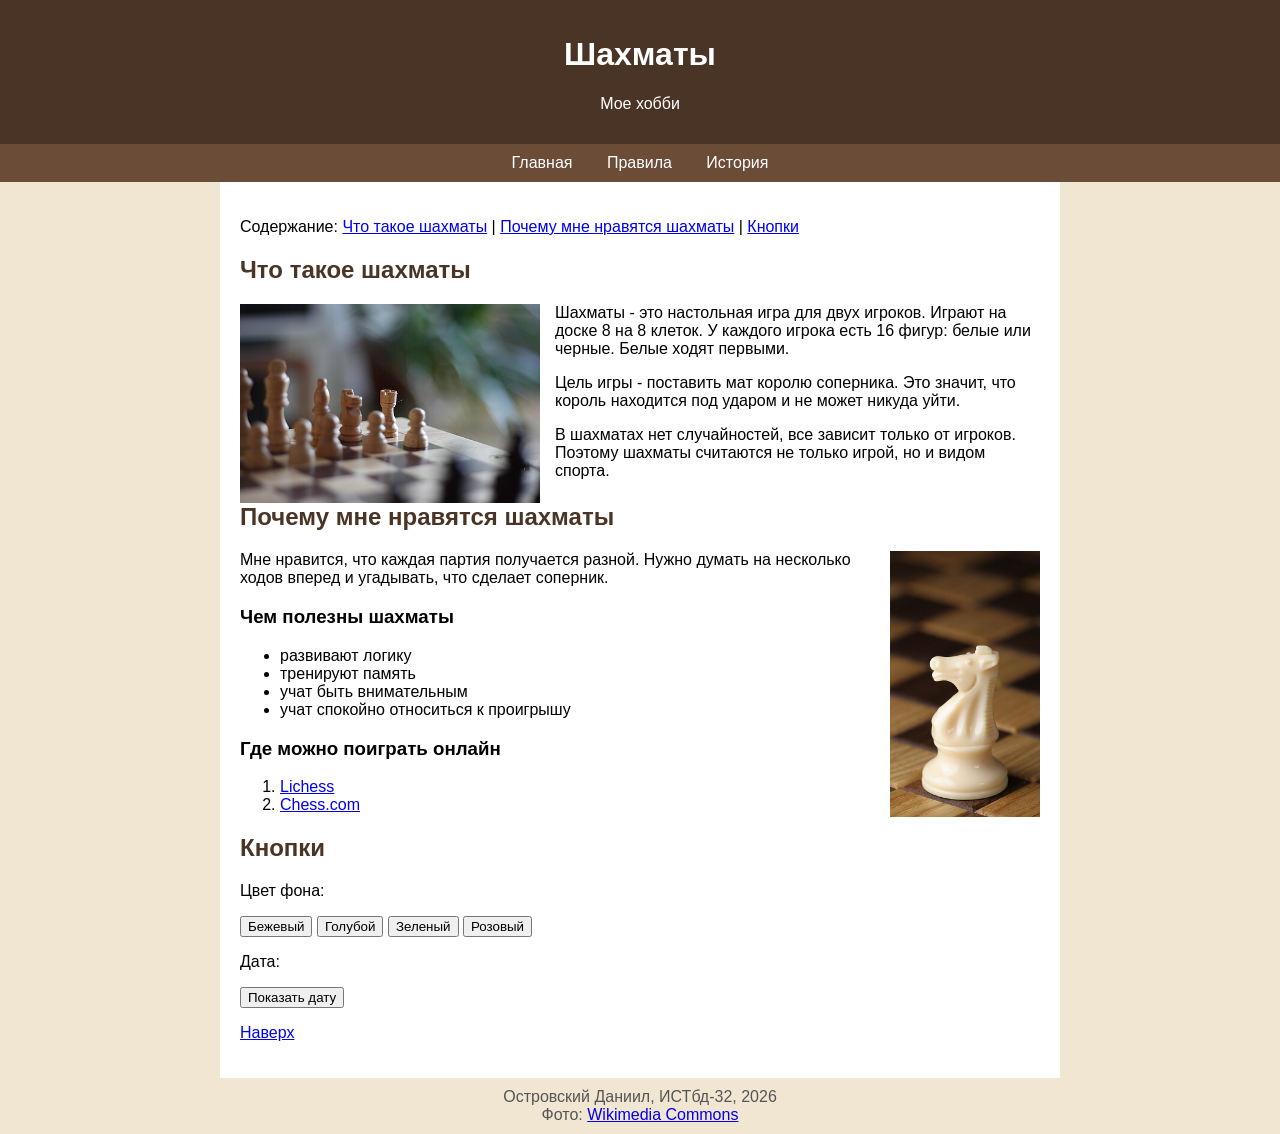
==== index.html @ cc077c07 "Упрощён сайт: фото вместо SVG, простой CSS и JS" ====
<!DOCTYPE html>
<html lang="ru">
<head>
  <meta charset="UTF-8">
  <meta name="viewport" content="width=device-width, initial-scale=1">
  <meta name="description" content="Сайт о шахматах">
  <meta name="keywords" content="шахматы, хобби, игра">
  <meta name="author" content="Островский Даниил">
  <title>Шахматы - главная</title>
  <link rel="stylesheet" href="style.css">
  <script src="script.js"></script>
</head>
<body>
  <header>
    <h1>Шахматы</h1>
    <p>Мое хобби</p>
  </header>
  <nav>
    <a href="index.html">Главная</a>
    <a href="rules.html">Правила</a>
    <a href="history.html">История</a>
  </nav>

  <main>
    <p>
      Содержание:
      <a href="#about">Что такое шахматы</a> |
      <a href="#why">Почему мне нравятся шахматы</a> |
      <a href="#buttons">Кнопки</a>
    </p>

    <h2 id="about">Что такое шахматы</h2>
    <img src="images/board.jpg" alt="Шахматная доска" width="300" class="left">
    <p>
      Шахматы - это настольная игра для двух игроков. Играют на доске 8 на 8 клеток.
      У каждого игрока есть 16 фигур: белые или черные. Белые ходят первыми.
    </p>
    <p>
      Цель игры - поставить мат королю соперника. Это значит, что король находится
      под ударом и не может никуда уйти.
    </p>
    <p>
      В шахматах нет случайностей, все зависит только от игроков. Поэтому шахматы
      считаются не только игрой, но и видом спорта.
    </p>

    <h2 id="why">Почему мне нравятся шахматы</h2>
    <img src="images/knight.jpg" alt="Шахматный конь" width="150" class="right">
    <p>
      Мне нравится, что каждая партия получается разной. Нужно думать на несколько
      ходов вперед и угадывать, что сделает соперник.
    </p>
    <h3>Чем полезны шахматы</h3>
    <ul>
      <li>развивают логику</li>
      <li>тренируют память</li>
      <li>учат быть внимательным</li>
      <li>учат спокойно относиться к проигрышу</li>
    </ul>
    <h3>Где можно поиграть онлайн</h3>
    <ol>
      <li><a href="https://lichess.org/">Lichess</a></li>
      <li><a href="https://www.chess.com/">Chess.com</a></li>
    </ol>

    <h2 id="buttons">Кнопки</h2>
    <p>Цвет фона:</p>
    <button onclick="changeColor('#f0e6d2')">Бежевый</button>
    <button onclick="changeColor('lightblue')">Голубой</button>
    <button onclick="changeColor('lightgreen')">Зеленый</button>
    <button onclick="changeColor('pink')">Розовый</button>
    <p>Дата:</p>
    <button onclick="showDate()">Показать дату</button>

    <p><a href="#about">Наверх</a></p>
  </main>

  <footer>
    Островский Даниил, ИСТбд-32, 2026<br>
    Фото: <a href="https://commons.wikimedia.org/">Wikimedia Commons</a>
  </footer>
</body>
</html>
---- style.css ----
body {
  font-family: Arial, sans-serif;
  background: #f0e6d2;
  margin: 0;
}

header {
  background: #4a3426;
  color: white;
  padding: 15px;
  text-align: center;
}

nav {
  background: #6b4c37;
  padding: 10px;
  text-align: center;
}

nav a {
  color: white;
  margin: 0 15px;
  text-decoration: none;
}

nav a:hover {
  text-decoration: underline;
}

main {
  width: 800px;
  margin: 0 auto;
  padding: 20px;
  background: white;
}

h2 {
  color: #4a3426;
  clear: both;
}

.left {
  float: left;
  margin-right: 15px;
}

.right {
  float: right;
  margin-left: 15px;
}

.center {
  display: block;
  margin: 0 auto;
}

table {
  border-collapse: collapse;
}

th, td {
  border: 1px solid black;
  padding: 5px 10px;
}

th {
  background: #ddd;
}

footer {
  text-align: center;
  padding: 10px;
  color: #555;
}
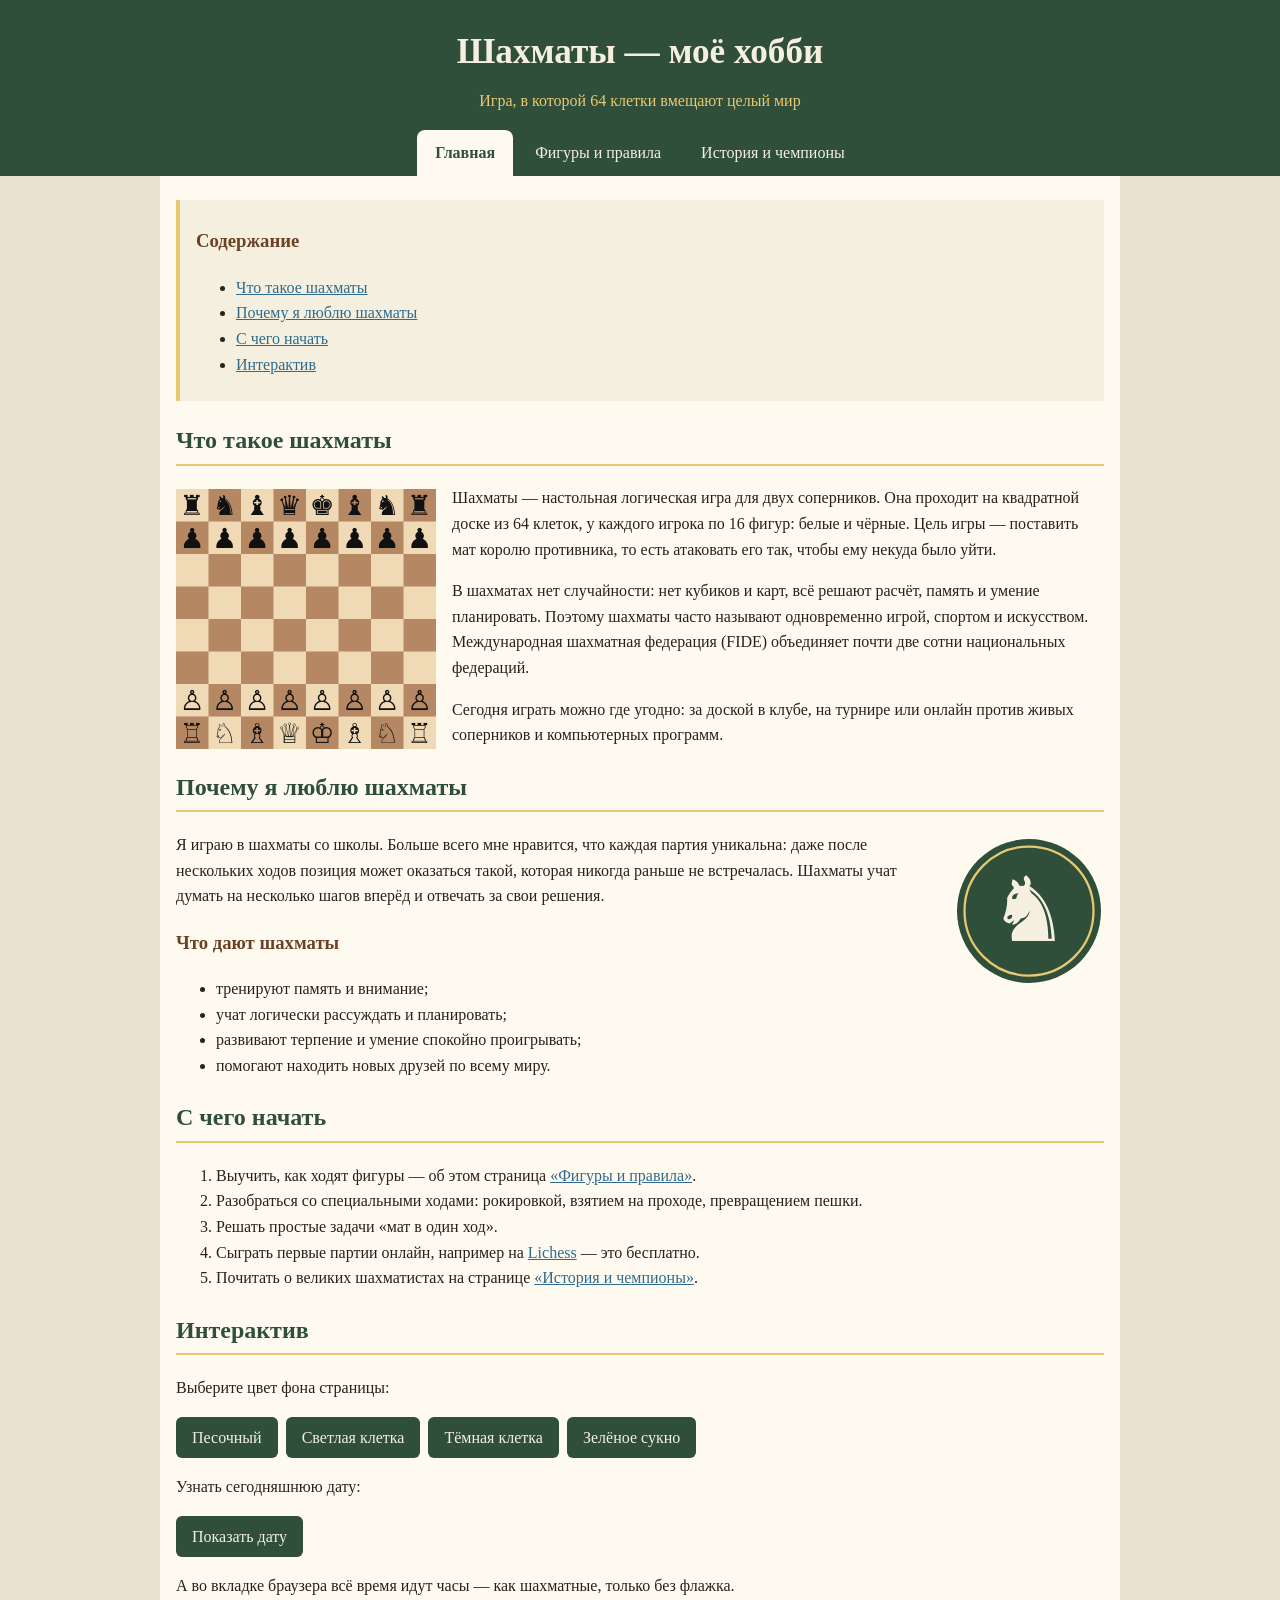
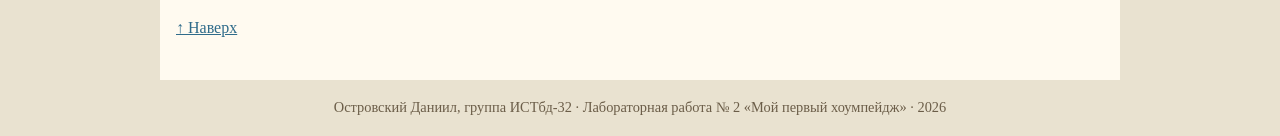
==== commit 0a6e75b6: "Лабораторная работа №2: сайт о шахматах" ====
--- a/index.html
+++ b/index.html
@@ -1,83 +1,98 @@
-<!DOCTYPE html>
+<!doctype html>
 <html lang="ru">
 <head>
   <meta charset="UTF-8">
   <meta name="viewport" content="width=device-width, initial-scale=1">
-  <meta name="description" content="Сайт о шахматах">
-  <meta name="keywords" content="шахматы, хобби, игра">
-  <meta name="author" content="Островский Даниил">
-  <title>Шахматы - главная</title>
+  <meta name="description" content="Сайт о моём любимом хобби — шахматах: что это за игра и почему она интересна">
+  <meta name="keywords" content="шахматы, хобби, игра, доска, фигуры">
+  <meta name="author" content="Островский Даниил, ИСТбд-32">
+  <title>Шахматы — главная</title>
   <link rel="stylesheet" href="style.css">
-  <script src="script.js"></script>
+  <script src="script.js" defer></script>
 </head>
 <body>
   <header>
-    <h1>Шахматы</h1>
-    <p>Мое хобби</p>
+    <h1>Шахматы — моё хобби</h1>
+    <p>Игра, в которой 64 клетки вмещают целый мир</p>
+    <nav>
+      <a href="index.html" class="active">Главная</a>
+      <a href="rules.html">Фигуры и правила</a>
+      <a href="history.html">История и чемпионы</a>
+    </nav>
   </header>
-  <nav>
-    <a href="index.html">Главная</a>
-    <a href="rules.html">Правила</a>
-    <a href="history.html">История</a>
-  </nav>
 
   <main>
+    <div class="toc">
+      <h3>Содержание</h3>
+      <ul>
+        <li><a href="#about">Что такое шахматы</a></li>
+        <li><a href="#why">Почему я люблю шахматы</a></li>
+        <li><a href="#start">С чего начать</a></li>
+        <li><a href="#interactive">Интерактив</a></li>
+      </ul>
+    </div>
+
+    <h2 id="about">Что такое шахматы</h2>
+    <img src="images/board.svg" alt="Шахматная доска в начальной позиции" width="260" height="260" class="left">
     <p>
-      Содержание:
-      <a href="#about">Что такое шахматы</a> |
-      <a href="#why">Почему мне нравятся шахматы</a> |
-      <a href="#buttons">Кнопки</a>
+      Шахматы — настольная логическая игра для двух соперников. Она проходит на квадратной
+      доске из 64 клеток, у каждого игрока по 16 фигур: белые и чёрные. Цель игры —
+      поставить мат королю противника, то есть атаковать его так, чтобы ему некуда было уйти.
+    </p>
+    <p>
+      В шахматах нет случайности: нет кубиков и карт, всё решают расчёт, память и умение
+      планировать. Поэтому шахматы часто называют одновременно игрой, спортом и искусством.
+      Международная шахматная федерация (FIDE) объединяет почти две сотни национальных федераций.
+    </p>
+    <p>
+      Сегодня играть можно где угодно: за доской в клубе, на турнире или онлайн против
+      живых соперников и компьютерных программ.
     </p>
 
-    <h2 id="about">Что такое шахматы</h2>
-    <img src="images/board.jpg" alt="Шахматная доска" width="300" class="left">
+    <h2 id="why">Почему я люблю шахматы</h2>
+    <img src="images/knight.svg" alt="Шахматный конь" width="150" height="150" class="right">
     <p>
-      Шахматы - это настольная игра для двух игроков. Играют на доске 8 на 8 клеток.
-      У каждого игрока есть 16 фигур: белые или черные. Белые ходят первыми.
+      Я играю в шахматы со школы. Больше всего мне нравится, что каждая партия
+      уникальна: даже после нескольких ходов позиция может оказаться такой, которая
+      никогда раньше не встречалась. Шахматы учат думать на несколько шагов вперёд
+      и отвечать за свои решения.
     </p>
-    <p>
-      Цель игры - поставить мат королю соперника. Это значит, что король находится
-      под ударом и не может никуда уйти.
-    </p>
-    <p>
-      В шахматах нет случайностей, все зависит только от игроков. Поэтому шахматы
-      считаются не только игрой, но и видом спорта.
-    </p>
+    <h3>Что дают шахматы</h3>
+    <ul>
+      <li>тренируют память и внимание;</li>
+      <li>учат логически рассуждать и планировать;</li>
+      <li>развивают терпение и умение спокойно проигрывать;</li>
+      <li>помогают находить новых друзей по всему миру.</li>
+    </ul>
 
-    <h2 id="why">Почему мне нравятся шахматы</h2>
-    <img src="images/knight.jpg" alt="Шахматный конь" width="150" class="right">
-    <p>
-      Мне нравится, что каждая партия получается разной. Нужно думать на несколько
-      ходов вперед и угадывать, что сделает соперник.
-    </p>
-    <h3>Чем полезны шахматы</h3>
-    <ul>
-      <li>развивают логику</li>
-      <li>тренируют память</li>
-      <li>учат быть внимательным</li>
-      <li>учат спокойно относиться к проигрышу</li>
-    </ul>
-    <h3>Где можно поиграть онлайн</h3>
+    <h2 id="start">С чего начать</h2>
     <ol>
-      <li><a href="https://lichess.org/">Lichess</a></li>
-      <li><a href="https://www.chess.com/">Chess.com</a></li>
+      <li>Выучить, как ходят фигуры — об этом страница <a href="rules.html">«Фигуры и правила»</a>.</li>
+      <li>Разобраться со специальными ходами: рокировкой, взятием на проходе, превращением пешки.</li>
+      <li>Решать простые задачи «мат в один ход».</li>
+      <li>Сыграть первые партии онлайн, например на <a href="https://lichess.org/" target="_blank" rel="noopener">Lichess</a> — это бесплатно.</li>
+      <li>Почитать о великих шахматистах на странице <a href="history.html">«История и чемпионы»</a>.</li>
     </ol>
 
-    <h2 id="buttons">Кнопки</h2>
-    <p>Цвет фона:</p>
-    <button onclick="changeColor('#f0e6d2')">Бежевый</button>
-    <button onclick="changeColor('lightblue')">Голубой</button>
-    <button onclick="changeColor('lightgreen')">Зеленый</button>
-    <button onclick="changeColor('pink')">Розовый</button>
-    <p>Дата:</p>
-    <button onclick="showDate()">Показать дату</button>
+    <h2 id="interactive">Интерактив</h2>
+    <p>Выберите цвет фона страницы:</p>
+    <div class="buttons">
+      <button data-color="#e9e2d0">Песочный</button>
+      <button data-color="#f0d9b5">Светлая клетка</button>
+      <button data-color="#b58863">Тёмная клетка</button>
+      <button data-color="#9fb8a6">Зелёное сукно</button>
+    </div>
+    <p>Узнать сегодняшнюю дату:</p>
+    <div class="buttons">
+      <button id="date">Показать дату</button>
+    </div>
+    <p>А во вкладке браузера всё время идут часы — как шахматные, только без флажка.</p>
 
-    <p><a href="#about">Наверх</a></p>
+    <p><a href="#about">↑ Наверх</a></p>
   </main>
 
   <footer>
-    Островский Даниил, ИСТбд-32, 2026<br>
-    Фото: <a href="https://commons.wikimedia.org/">Wikimedia Commons</a>
+    Островский Даниил, группа ИСТбд-32 · Лабораторная работа № 2 «Мой первый хоумпейдж» · 2026
   </footer>
 </body>
 </html>
--- a/style.css
+++ b/style.css
@@ -1,74 +1,96 @@
+* { box-sizing: border-box; }
+
 body {
-  font-family: Arial, sans-serif;
-  background: #f0e6d2;
   margin: 0;
+  font-family: Georgia, "Times New Roman", serif;
+  line-height: 1.6;
+  color: #2b2118;
+  background: #e9e2d0;
 }
 
 header {
-  background: #4a3426;
-  color: white;
-  padding: 15px;
+  background: #2f4f3a;
+  color: #f5efe0;
+  padding: 24px 16px 0;
   text-align: center;
 }
 
+header h1 { margin: 0 0 8px; font-size: 2.2em; }
+header p { margin: 0 0 16px; color: #e8c872; }
+
 nav {
-  background: #6b4c37;
-  padding: 10px;
-  text-align: center;
+  display: flex;
+  justify-content: center;
+  flex-wrap: wrap;
+  gap: 4px;
 }
 
 nav a {
-  color: white;
-  margin: 0 15px;
+  color: #f5efe0;
   text-decoration: none;
+  padding: 10px 18px;
+  border-radius: 8px 8px 0 0;
 }
 
-nav a:hover {
-  text-decoration: underline;
+nav a:hover { background: #3f6a4e; }
+nav a.active { background: #fffaf0; color: #2f4f3a; font-weight: bold; }
+
+main {
+  max-width: 960px;
+  margin: 0 auto;
+  padding: 24px 16px;
+  background: #fffaf0;
 }
 
-main {
-  width: 800px;
-  margin: 0 auto;
-  padding: 20px;
-  background: white;
-}
+h2 { color: #2f4f3a; border-bottom: 2px solid #e8c872; padding-bottom: 4px; clear: both; }
+h3 { color: #6b4226; }
 
-h2 {
-  color: #4a3426;
-  clear: both;
-}
+a { color: #2f6b8a; }
 
-.left {
-  float: left;
-  margin-right: 15px;
-}
+/* обтекание изображений */
+.left  { float: left;  margin: 4px 16px 8px 0; }
+.right { float: right; margin: 4px 0 8px 16px; }
+.none  { float: none; display: block; margin: 16px auto; max-width: 100%; height: auto; }
 
-.right {
-  float: right;
-  margin-left: 15px;
-}
+.clear { clear: both; }
 
-.center {
-  display: block;
-  margin: 0 auto;
+.toc {
+  background: #f5efe0;
+  border-left: 4px solid #e8c872;
+  padding: 8px 16px;
 }
 
 table {
   border-collapse: collapse;
+  width: 100%;
+  margin: 12px 0;
 }
 
-th, td {
-  border: 1px solid black;
-  padding: 5px 10px;
+th, td { border: 1px solid #cdbf9e; padding: 6px 10px; text-align: left; }
+th { background: #2f4f3a; color: #f5efe0; }
+tr:nth-child(even) td { background: #f5efe0; }
+
+.buttons { display: flex; flex-wrap: wrap; gap: 8px; margin: 12px 0; }
+
+button {
+  font: inherit;
+  padding: 8px 16px;
+  border: none;
+  border-radius: 6px;
+  background: #2f4f3a;
+  color: #f5efe0;
+  cursor: pointer;
 }
 
-th {
-  background: #ddd;
-}
+button:hover { background: #3f6a4e; }
 
 footer {
   text-align: center;
-  padding: 10px;
-  color: #555;
+  padding: 16px;
+  color: #6b5d48;
+  font-size: 0.9em;
 }
+
+@media (max-width: 600px) {
+  .left, .right { float: none; display: block; margin: 12px auto; }
+}
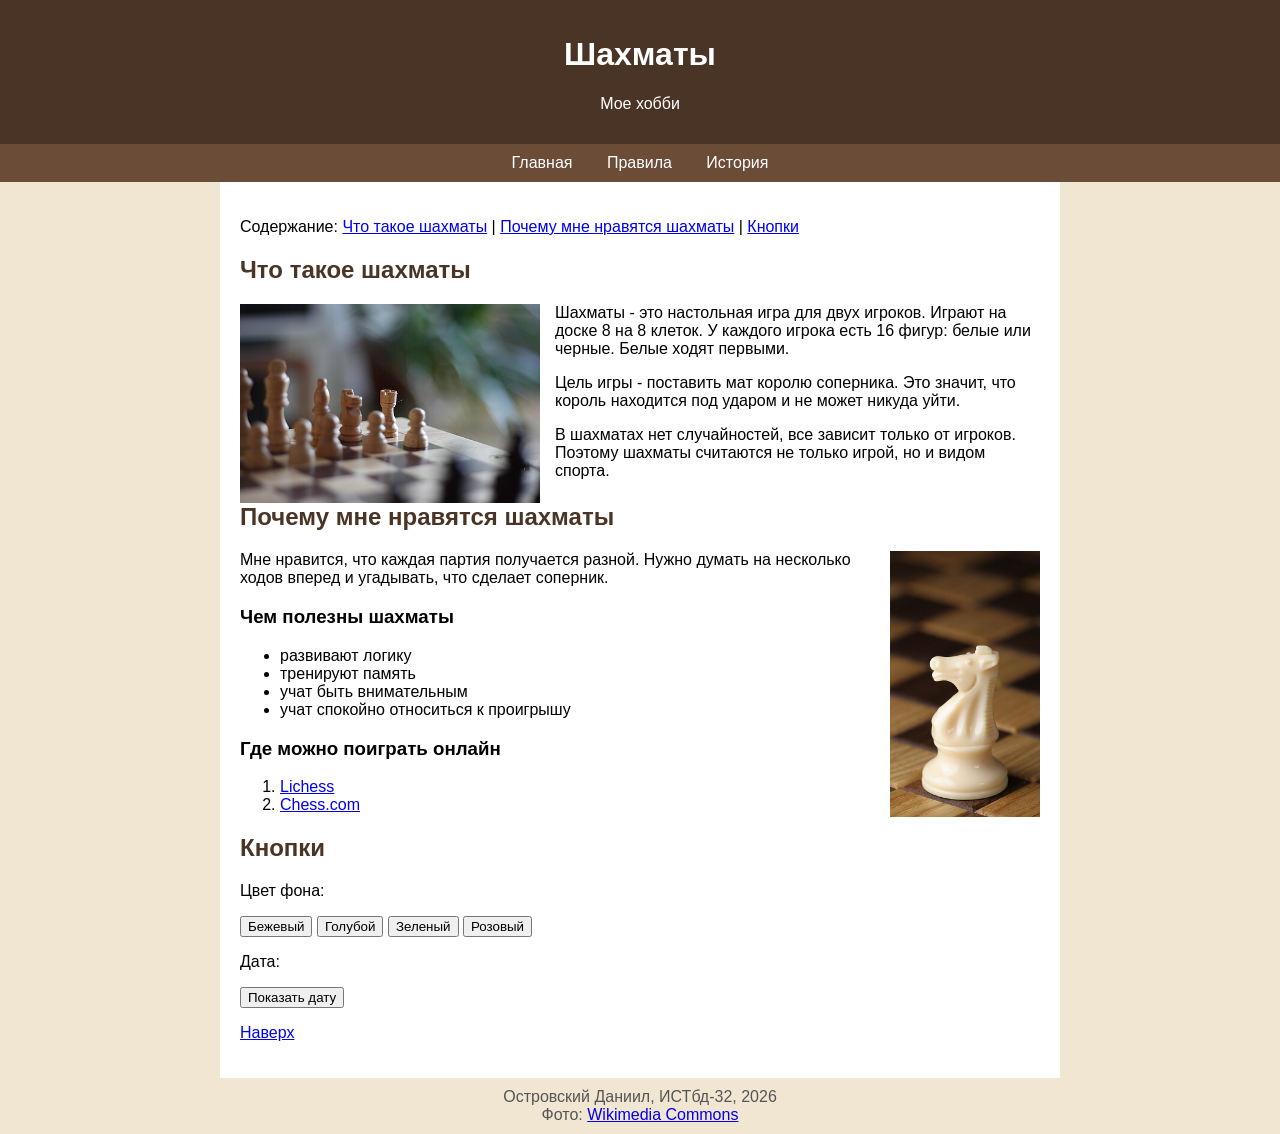
==== commit 59b27deb: "Обновлены стили" ====
--- a/index.html
+++ b/index.html
@@ -1,98 +1,83 @@
-<!doctype html>
+<!DOCTYPE html>
 <html lang="ru">
 <head>
   <meta charset="UTF-8">
   <meta name="viewport" content="width=device-width, initial-scale=1">
-  <meta name="description" content="Сайт о моём любимом хобби — шахматах: что это за игра и почему она интересна">
-  <meta name="keywords" content="шахматы, хобби, игра, доска, фигуры">
-  <meta name="author" content="Островский Даниил, ИСТбд-32">
-  <title>Шахматы — главная</title>
-  <link rel="stylesheet" href="style.css">
-  <script src="script.js" defer></script>
+  <meta name="description" content="Сайт о шахматах">
+  <meta name="keywords" content="шахматы, хобби, игра">
+  <meta name="author" content="Островский Даниил">
+  <title>Шахматы - главная</title>
+  <link rel="stylesheet" href="style.css?v=2">
+  <script src="script.js?v=2"></script>
 </head>
 <body>
   <header>
-    <h1>Шахматы — моё хобби</h1>
-    <p>Игра, в которой 64 клетки вмещают целый мир</p>
-    <nav>
-      <a href="index.html" class="active">Главная</a>
-      <a href="rules.html">Фигуры и правила</a>
-      <a href="history.html">История и чемпионы</a>
-    </nav>
+    <h1>Шахматы</h1>
+    <p>Мое хобби</p>
   </header>
+  <nav>
+    <a href="index.html">Главная</a>
+    <a href="rules.html">Правила</a>
+    <a href="history.html">История</a>
+  </nav>
 
   <main>
-    <div class="toc">
-      <h3>Содержание</h3>
-      <ul>
-        <li><a href="#about">Что такое шахматы</a></li>
-        <li><a href="#why">Почему я люблю шахматы</a></li>
-        <li><a href="#start">С чего начать</a></li>
-        <li><a href="#interactive">Интерактив</a></li>
-      </ul>
-    </div>
+    <p>
+      Содержание:
+      <a href="#about">Что такое шахматы</a> |
+      <a href="#why">Почему мне нравятся шахматы</a> |
+      <a href="#buttons">Кнопки</a>
+    </p>
 
     <h2 id="about">Что такое шахматы</h2>
-    <img src="images/board.svg" alt="Шахматная доска в начальной позиции" width="260" height="260" class="left">
+    <img src="images/board.jpg" alt="Шахматная доска" width="300" class="left">
     <p>
-      Шахматы — настольная логическая игра для двух соперников. Она проходит на квадратной
-      доске из 64 клеток, у каждого игрока по 16 фигур: белые и чёрные. Цель игры —
-      поставить мат королю противника, то есть атаковать его так, чтобы ему некуда было уйти.
+      Шахматы - это настольная игра для двух игроков. Играют на доске 8 на 8 клеток.
+      У каждого игрока есть 16 фигур: белые или черные. Белые ходят первыми.
     </p>
     <p>
-      В шахматах нет случайности: нет кубиков и карт, всё решают расчёт, память и умение
-      планировать. Поэтому шахматы часто называют одновременно игрой, спортом и искусством.
-      Международная шахматная федерация (FIDE) объединяет почти две сотни национальных федераций.
+      Цель игры - поставить мат королю соперника. Это значит, что король находится
+      под ударом и не может никуда уйти.
     </p>
     <p>
-      Сегодня играть можно где угодно: за доской в клубе, на турнире или онлайн против
-      живых соперников и компьютерных программ.
+      В шахматах нет случайностей, все зависит только от игроков. Поэтому шахматы
+      считаются не только игрой, но и видом спорта.
     </p>
 
-    <h2 id="why">Почему я люблю шахматы</h2>
-    <img src="images/knight.svg" alt="Шахматный конь" width="150" height="150" class="right">
+    <h2 id="why">Почему мне нравятся шахматы</h2>
+    <img src="images/knight.jpg" alt="Шахматный конь" width="150" class="right">
     <p>
-      Я играю в шахматы со школы. Больше всего мне нравится, что каждая партия
-      уникальна: даже после нескольких ходов позиция может оказаться такой, которая
-      никогда раньше не встречалась. Шахматы учат думать на несколько шагов вперёд
-      и отвечать за свои решения.
+      Мне нравится, что каждая партия получается разной. Нужно думать на несколько
+      ходов вперед и угадывать, что сделает соперник.
     </p>
-    <h3>Что дают шахматы</h3>
+    <h3>Чем полезны шахматы</h3>
     <ul>
-      <li>тренируют память и внимание;</li>
-      <li>учат логически рассуждать и планировать;</li>
-      <li>развивают терпение и умение спокойно проигрывать;</li>
-      <li>помогают находить новых друзей по всему миру.</li>
+      <li>развивают логику</li>
+      <li>тренируют память</li>
+      <li>учат быть внимательным</li>
+      <li>учат спокойно относиться к проигрышу</li>
     </ul>
-
-    <h2 id="start">С чего начать</h2>
+    <h3>Где можно поиграть онлайн</h3>
     <ol>
-      <li>Выучить, как ходят фигуры — об этом страница <a href="rules.html">«Фигуры и правила»</a>.</li>
-      <li>Разобраться со специальными ходами: рокировкой, взятием на проходе, превращением пешки.</li>
-      <li>Решать простые задачи «мат в один ход».</li>
-      <li>Сыграть первые партии онлайн, например на <a href="https://lichess.org/" target="_blank" rel="noopener">Lichess</a> — это бесплатно.</li>
-      <li>Почитать о великих шахматистах на странице <a href="history.html">«История и чемпионы»</a>.</li>
+      <li><a href="https://lichess.org/">Lichess</a></li>
+      <li><a href="https://www.chess.com/">Chess.com</a></li>
     </ol>
 
-    <h2 id="interactive">Интерактив</h2>
-    <p>Выберите цвет фона страницы:</p>
-    <div class="buttons">
-      <button data-color="#e9e2d0">Песочный</button>
-      <button data-color="#f0d9b5">Светлая клетка</button>
-      <button data-color="#b58863">Тёмная клетка</button>
-      <button data-color="#9fb8a6">Зелёное сукно</button>
-    </div>
-    <p>Узнать сегодняшнюю дату:</p>
-    <div class="buttons">
-      <button id="date">Показать дату</button>
-    </div>
-    <p>А во вкладке браузера всё время идут часы — как шахматные, только без флажка.</p>
+    <h2 id="buttons">Кнопки</h2>
+    <p>Цвет фона:</p>
+    <button onclick="changeColor('#f0e6d2')">Бежевый</button>
+    <button onclick="changeColor('lightblue')">Голубой</button>
+    <button onclick="changeColor('lightgreen')">Зеленый</button>
+    <button onclick="changeColor('pink')">Розовый</button>
+    <p>Дата:</p>
+    <button onclick="showDate()">Показать дату</button>
 
-    <p><a href="#about">↑ Наверх</a></p>
+    <p><a href="#about">Наверх</a></p>
   </main>
 
   <footer>
-    Островский Даниил, группа ИСТбд-32 · Лабораторная работа № 2 «Мой первый хоумпейдж» · 2026
+    Островский Даниил, ИСТбд-32, 2026<br>
+    Фото: <a href="https://commons.wikimedia.org/">Wikimedia Commons</a>
   </footer>
 </body>
 </html>
--- a/style.css
+++ b/style.css
@@ -1,96 +1,87 @@
-* { box-sizing: border-box; }
-
 body {
+  font-family: Arial, sans-serif;
+  background: #f0e6d2;
   margin: 0;
-  font-family: Georgia, "Times New Roman", serif;
-  line-height: 1.6;
-  color: #2b2118;
-  background: #e9e2d0;
 }
 
 header {
-  background: #2f4f3a;
-  color: #f5efe0;
-  padding: 24px 16px 0;
+  background: #4a3426;
+  color: white;
+  padding: 15px;
   text-align: center;
 }
 
-header h1 { margin: 0 0 8px; font-size: 2.2em; }
-header p { margin: 0 0 16px; color: #e8c872; }
-
 nav {
-  display: flex;
-  justify-content: center;
-  flex-wrap: wrap;
-  gap: 4px;
+  background: #6b4c37;
+  padding: 10px;
+  text-align: center;
 }
 
 nav a {
-  color: #f5efe0;
+  color: white;
+  margin: 0 15px;
   text-decoration: none;
-  padding: 10px 18px;
-  border-radius: 8px 8px 0 0;
 }
 
-nav a:hover { background: #3f6a4e; }
-nav a.active { background: #fffaf0; color: #2f4f3a; font-weight: bold; }
+nav a:hover {
+  text-decoration: underline;
+}
 
 main {
-  max-width: 960px;
+  max-width: 800px;
   margin: 0 auto;
-  padding: 24px 16px;
-  background: #fffaf0;
+  padding: 20px;
+  background: white;
 }
 
-h2 { color: #2f4f3a; border-bottom: 2px solid #e8c872; padding-bottom: 4px; clear: both; }
-h3 { color: #6b4226; }
+h2 {
+  color: #4a3426;
+  clear: both;
+}
 
-a { color: #2f6b8a; }
+.left {
+  float: left;
+  margin-right: 15px;
+}
 
-/* обтекание изображений */
-.left  { float: left;  margin: 4px 16px 8px 0; }
-.right { float: right; margin: 4px 0 8px 16px; }
-.none  { float: none; display: block; margin: 16px auto; max-width: 100%; height: auto; }
+.right {
+  float: right;
+  margin-left: 15px;
+}
 
-.clear { clear: both; }
+.center {
+  display: block;
+  margin: 0 auto;
+}
 
-.toc {
-  background: #f5efe0;
-  border-left: 4px solid #e8c872;
-  padding: 8px 16px;
+img {
+  max-width: 100%;
+  height: auto;
+}
+
+@media (max-width: 600px) {
+  .left, .right {
+    float: none;
+    display: block;
+    margin: 10px auto;
+  }
 }
 
 table {
   border-collapse: collapse;
-  width: 100%;
-  margin: 12px 0;
 }
 
-th, td { border: 1px solid #cdbf9e; padding: 6px 10px; text-align: left; }
-th { background: #2f4f3a; color: #f5efe0; }
-tr:nth-child(even) td { background: #f5efe0; }
-
-.buttons { display: flex; flex-wrap: wrap; gap: 8px; margin: 12px 0; }
-
-button {
-  font: inherit;
-  padding: 8px 16px;
-  border: none;
-  border-radius: 6px;
-  background: #2f4f3a;
-  color: #f5efe0;
-  cursor: pointer;
+th, td {
+  border: 1px solid black;
+  padding: 5px 10px;
 }
 
-button:hover { background: #3f6a4e; }
+th {
+  background: #ddd;
+}
 
 footer {
   text-align: center;
-  padding: 16px;
-  color: #6b5d48;
-  font-size: 0.9em;
+  padding: 10px;
+  color: #555;
 }
-
-@media (max-width: 600px) {
-  .left, .right { float: none; display: block; margin: 12px auto; }
-}
